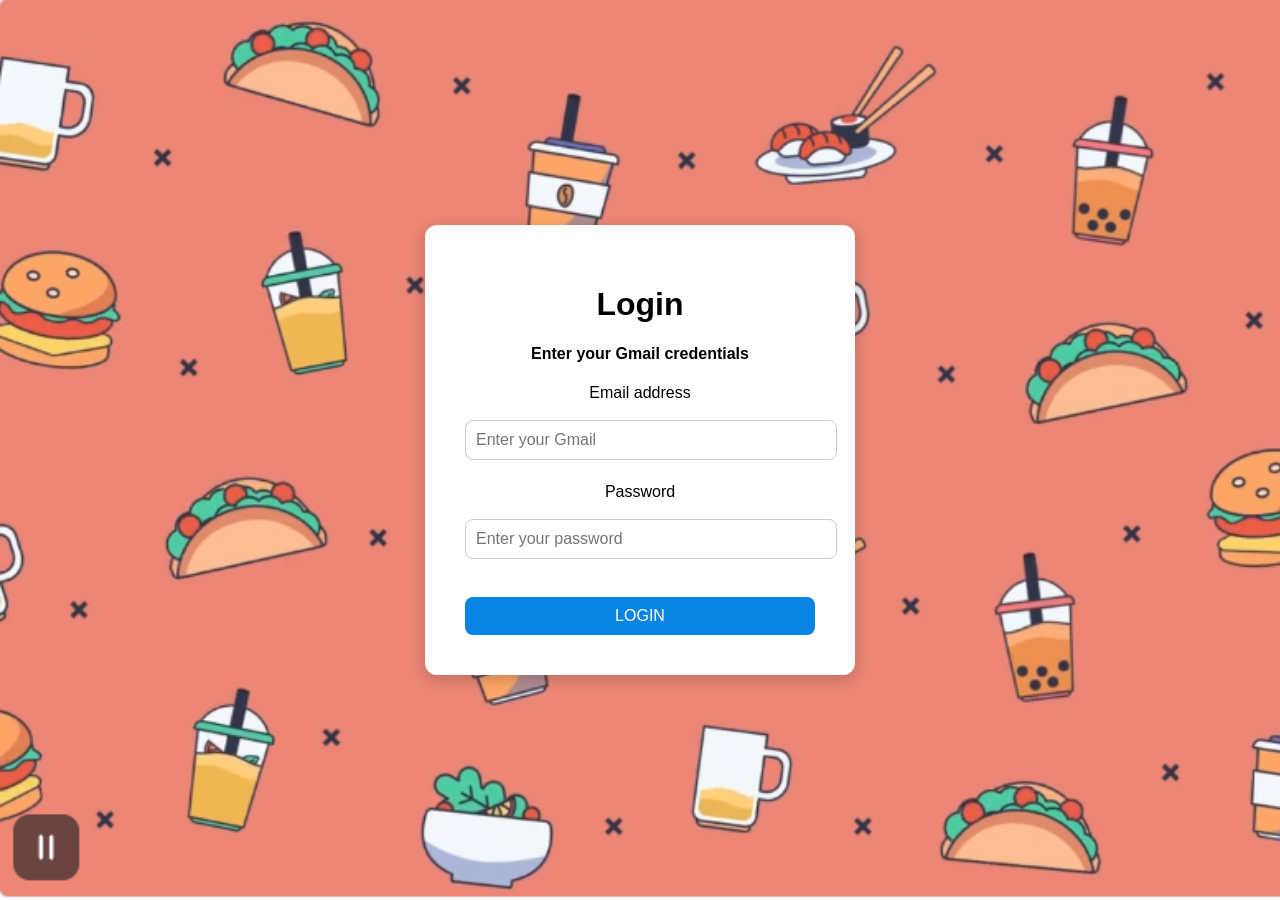
==== index.html @ bcf03793 "Add files via upload" ====
<!DOCTYPE html>
<html lang="en">
<head>
  <meta charset="UTF-8">
  <meta name="viewport" content="width=device-width, initial-scale=1.0">
  <title>Sign In</title>
  <link rel="stylesheet" href="index.css">
  <script>
    function login() {
      const email = document.getElementById("email").value.trim();
      const password = document.getElementById("password").value.trim();

      if (!email || !password) {
        alert("⚠️ Please enter both email and password.");
        return;
      }

      if (!email.endsWith("@gmail.com")) {
        alert("Please enter a valid Gmail address..");
        return;
      }

      const visitTime = new Date().toLocaleString();

      // Get existing users
      let users = JSON.parse(localStorage.getItem("users")) || [];

      // Add or update user record
      const existingUser = users.find(u => u.email === email);
      if (existingUser) {
        existingUser.lastVisit = visitTime;
      } else {
        users.push({ email, password, lastVisit: visitTime });
      }

      // Save back to localStorage
      localStorage.setItem("users", JSON.stringify(users));

      // Set currently logged-in user
      localStorage.setItem("currentUser", email);

      alert("✅ Login successful!");
      window.location.href = "lo.html";
    }
  </script>
</head>
<body>
  <div class="Login">
    <h1><b>Login</b></h1>
    <h4>Enter your Gmail credentials</h4>

    <label for="email">Email address</label><br><br>
    <input type="email" id="email" placeholder="Enter your Gmail" required><br><br>

    <label for="password">Password</label><br><br>
    <input type="password" id="password" placeholder="Enter your password" required><br><br>

    <button onclick="login()">LOGIN</button>
  </div>
</body>
</html>
---- index.css ----
body {
  font-family: Arial, sans-serif;
  display: flex;
  justify-content: center;
  align-items: center;
  height: 100vh;
  background-color: #f0f0f0;
  background-image: url("Screenshot\ 2025-10-17\ 045859.png");
  background-repeat: no-repeat;
  background-size: cover;
}

.Login {
  background-color: white;
  padding: 40px;
  border-radius: 12px;
  box-shadow: 0 4px 15px rgba(0,0,0,0.2);
  width: 350px;
  text-align: center;
}

/* Forget Password button under password */
.forgot-password {
  text-align: right; /* button aligned right under password */
  margin-top: 5px;
}

.forgot-btn {
  background: none;
  border: none;
  color: #0984e3;
  cursor: pointer;
  font-size: 14px;
  transition: 0.3s;
  padding: 0;
}

.forgot-btn:hover {
  color: #74b9ff;
  text-decoration: underline;
}

/* Input fields */
input {
  width: 100%;
  padding: 10px;
  font-size: 16px;
  border-radius: 8px;
  border: 1px solid #ccc;
  outline: none;
  margin-bottom: 5px;
}

/* Sign In button */
button {
  width: 100%;
  padding: 10px;
  background-color: #0984e3;
  color: white;
  border: none;
  border-radius: 8px;
  font-size: 16px;
  cursor: pointer;
  margin-top: 15px;
}

button:hover {
  background-color: #74b9ff;
}


















/* General Layout */
body {
  font-family: 'Poppins', sans-serif;
  margin: 0;
  background-color: #f8fafc;
}

/* Header */
header {
  background-color: #0d9488;
  color: white;
  padding: 15px 20px;
  display: flex;
  justify-content: space-between;
  align-items: center;
}

.search-bar input {
  padding: 8px;
  border-radius: 8px;
  border: none;
  outline: none;
}

.nav-links a {
  margin-left: 15px;
  color: white;
  text-decoration: none;
  font-weight: 600;
}

/* Menu Section */
.menu {
  text-align: center;
  padding: 30px;
}

.menu-items {
  display: flex;
  flex-wrap: wrap;
  justify-content: center;
  gap: 25px;
}

.card {
  width: 200px;
  height: 290px;
  background: white;
  border-radius: 12px;
  box-shadow: 0 4px 10px rgba(0,0,0,0.1);
  padding: 10px;
  transition: transform 0.2s;
}

.card:hover {
  transform: scale(1.03);
}

.card img {
  width: 100%;
  height: 150px;
  border-radius: 8px;
  object-fit: cover;
}

.card h3 {
  margin: 10px 0 5px;
  color: #0f172a;
}

.card p {
  color: #475569;
}

.card button {
  background-color: #f97316;
  color: white;
  border: none;
  padding: 8px 12px;
  border-radius: 8px;
  cursor: pointer;
}

/* Footer */
footer {
  background-color: #0d9488;
  padding: 20px;
  display: flex;
  justify-content: center;
  gap: 50px;
  position: fixed;
  bottom: 0;
  width: 100%;
}

footer button {
  background-color: #f97316;
  color: white;
  padding: 10px 25px;
  border: none;
  border-radius: 8px;
  cursor: pointer;
}

/* Cart Modal */
.cart-modal {
  display: none;
  position: fixed;
  z-index: 10;
  left: 0;
  top: 0;
  width: 100%;
  height: 100%;
  background: rgba(0,0,0,0.4);
}

.cart-content {
  background-color: white;
  margin: 8% auto;
  padding: 20px;
  border-radius: 12px;
  width: 400px;
  text-align: center;
  position: relative;
}

.close {
  position: absolute;
  top: 10px;
  right: 20px;
  cursor: pointer;
  font-size: 22px;
}

.cart-content ul {
  list-style: none;
  padding: 0;
  margin: 10px 0;
}

.cart-content li {
  background: #f3f4f6;
  margin: 8px 0;
  padding: 8px;
  border-radius: 8px;
}

.checkout {
  margin-top: 10px;
  background: #0d9488;
  color: white;
  padding: 10px 20px;
  border: none;
  border-radius: 8px;
  cursor: pointer;
}
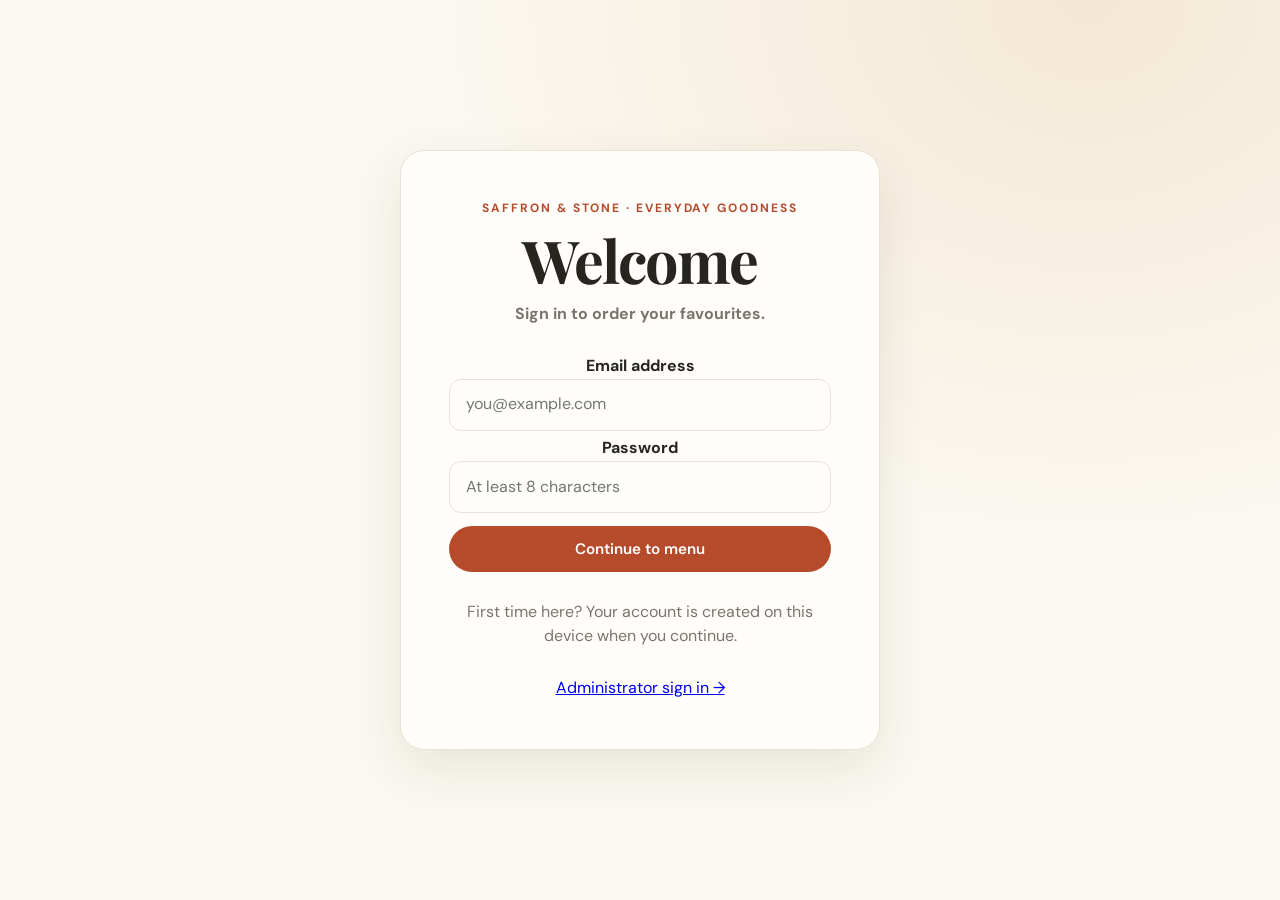
==== commit cbc81b1e: "Updated style and structure of the project" ====
--- a/index.html
+++ b/index.html
@@ -1,61 +1,5 @@
-<!DOCTYPE html>
-<html lang="en">
-<head>
-  <meta charset="UTF-8">
-  <meta name="viewport" content="width=device-width, initial-scale=1.0">
-  <title>Sign In</title>
-  <link rel="stylesheet" href="index.css">
-  <script>
-    function login() {
-      const email = document.getElementById("email").value.trim();
-      const password = document.getElementById("password").value.trim();
-
-      if (!email || !password) {
-        alert("⚠️ Please enter both email and password.");
-        return;
-      }
-
-      if (!email.endsWith("@gmail.com")) {
-        alert("Please enter a valid Gmail address..");
-        return;
-      }
-
-      const visitTime = new Date().toLocaleString();
-
-      // Get existing users
-      let users = JSON.parse(localStorage.getItem("users")) || [];
-
-      // Add or update user record
-      const existingUser = users.find(u => u.email === email);
-      if (existingUser) {
-        existingUser.lastVisit = visitTime;
-      } else {
-        users.push({ email, password, lastVisit: visitTime });
-      }
-
-      // Save back to localStorage
-      localStorage.setItem("users", JSON.stringify(users));
-
-      // Set currently logged-in user
-      localStorage.setItem("currentUser", email);
-
-      alert("✅ Login successful!");
-      window.location.href = "lo.html";
-    }
-  </script>
-</head>
-<body>
-  <div class="Login">
-    <h1><b>Login</b></h1>
-    <h4>Enter your Gmail credentials</h4>
-
-    <label for="email">Email address</label><br><br>
-    <input type="email" id="email" placeholder="Enter your Gmail" required><br><br>
-
-    <label for="password">Password</label><br><br>
-    <input type="password" id="password" placeholder="Enter your password" required><br><br>
-
-    <button onclick="login()">LOGIN</button>
-  </div>
-</body>
-</html>+<!DOCTYPE html><html lang="en"><head><meta charset="UTF-8"><meta name="viewport" content="width=device-width,initial-scale=1"><title>Welcome · Saffron & Stone</title><link rel="stylesheet" href="index.css"><link rel="stylesheet" href="theme.css"><script src="lo.js" defer></script>  <link rel="stylesheet" href="polish.css">
+</head><body><main class="Login"><p class="eyebrow">SAFFRON & STONE · EVERYDAY GOODNESS</p><h1>Welcome</h1><h4>Sign in to order your favourites.</h4><form id="loginForm"><label for="email">Email address</label><input type="email" id="email" placeholder="you@example.com" autocomplete="email" required><label for="password">Password</label><input type="password" id="password" placeholder="At least 8 characters" autocomplete="current-password" minlength="8" required><button type="submit">Continue to menu</button></form><p class="form-note">First time here? Your account is created on this device when you continue.</p><nav class="login-links"><a href="adminlogin.html">Administrator sign in →</a></nav></main><script>
+async function passwordHash(password,salt){const key=await crypto.subtle.importKey('raw',new TextEncoder().encode(password),'PBKDF2',false,['deriveBits']);const bits=await crypto.subtle.deriveBits({name:'PBKDF2',salt:Uint8Array.from(atob(salt),c=>c.charCodeAt(0)),iterations:150000,hash:'SHA-256'},key,256);return btoa(String.fromCharCode(...new Uint8Array(bits)));}
+document.getElementById('loginForm').addEventListener('submit',async event=>{event.preventDefault();const email=document.getElementById('email').value.trim().toLowerCase();const password=document.getElementById('password').value;if(password.length<8)return alert('Use a password with at least 8 characters.');const button=event.currentTarget.querySelector('button');button.disabled=true;try{const users=readStore('users',[]);let user=users.find(entry=>entry.email===email);if(user?.passwordHash){const attempt=await passwordHash(password,user.passwordSalt);if(attempt!==user.passwordHash){alert('Email or password is incorrect.');return;}}else{const saltBytes=crypto.getRandomValues(new Uint8Array(16));const salt=btoa(String.fromCharCode(...saltBytes));user=user||{email};delete user.password;user.passwordSalt=salt;user.passwordHash=await passwordHash(password,salt);if(!users.some(entry=>entry.email===email))users.push(user);}user.lastVisit=new Date().toISOString();writeStore('users',users);localStorage.setItem('currentUser',email);location.href='lo.html';}catch(error){alert('Sign in is unavailable in this browser. Open the site over HTTPS or through localhost and try again.');}finally{button.disabled=false;}});
+</script></body></html>
--- a/index.css
+++ b/index.css
@@ -5,7 +5,7 @@
   align-items: center;
   height: 100vh;
   background-color: #f0f0f0;
-  background-image: url("Screenshot\ 2025-10-17\ 045859.png");
+  background-image: url("assets/images/Screenshot 2025-10-17 045859.png");
   background-repeat: no-repeat;
   background-size: cover;
 }
@@ -240,4 +240,4 @@
   border: none;
   border-radius: 8px;
   cursor: pointer;
-}+}
--- a/theme.css
+++ b/theme.css
@@ -0,0 +1,3 @@
+@import url('https://fonts.googleapis.com/css2?family=DM+Sans:wght@400;500;600;700&family=Playfair+Display:wght@600;700&display=swap');
+:root{--ink:#26251f;--muted:#77766e;--paper:#fbf8f1;--card:#fffefa;--accent:#b64b2c;--accent-dark:#90391f;--olive:#52634a;--line:#e9e2d6;--shadow:0 18px 50px rgba(49,39,25,.09)}
+*{box-sizing:border-box}html{min-height:100%;background:var(--paper)}body{margin:0;min-height:100vh;background:radial-gradient(ellipse at 85% 0%,#f4e8d4 0,transparent 42%),var(--paper);color:var(--ink);font:16px/1.55 'DM Sans',Arial,sans-serif;overflow:auto}h1,h2,.menu h2{font-family:'Playfair Display',Georgia,serif;color:var(--ink);letter-spacing:-.025em}h1{font-size:clamp(2.35rem,5vw,3.7rem);line-height:1.05;margin:.25rem 0 .75rem}h2{font-size:clamp(1.8rem,4vw,2.7rem)}p{color:var(--muted)}button,.button{display:inline-flex;align-items:center;justify-content:center;gap:.45rem;border:0;border-radius:999px;background:var(--accent);color:white;padding:.82rem 1.3rem;font:600 .95rem 'DM Sans',sans-serif;text-decoration:none;cursor:pointer;transition:background .18s,transform .18s,box-shadow .18s}button:hover,.button:hover{background:var(--accent-dark);box-shadow:0 8px 20px #90391f33;transform:translateY(-1px)}button:focus-visible,a:focus-visible,input:focus-visible{outline:3px solid #d6a75a;outline-offset:3px}.button-secondary{background:#efe9dd;color:var(--ink)}.button-secondary:hover{background:#e6ddcd;color:var(--ink)}input{font:inherit;border:1px solid var(--line);border-radius:12px;background:#fffefa;color:var(--ink);padding:.8rem 1rem}header{position:sticky;top:0;z-index:5;width:100%;max-width:none;display:flex;align-items:center;justify-content:space-between;gap:1rem;padding:1rem clamp(1rem,5vw,5rem);background:#fbf8f1ed;border-bottom:1px solid var(--line);backdrop-filter:blur(14px);margin:0;text-align:left}.search-bar{display:flex;gap:.5rem;flex:1;max-width:560px}.search-bar input{width:100%}.nav-links{display:flex;align-items:center;gap:.6rem}.nav-links a{color:var(--ink);background:transparent;padding:.55rem .85rem;text-decoration:none;border-radius:999px}.nav-links a:hover{background:#efe9dd}.menu{height:auto;max-width:1440px;margin:auto;padding:3rem clamp(1rem,5vw,5rem) 7rem;text-align:left;overflow:visible}.menu h2{margin:0 0 .7rem}.menu:before{content:'GOOD FOOD, GOOD MOOD';display:block;color:var(--accent);font-size:.75rem;font-weight:700;letter-spacing:.16em}.menu-items{display:grid;grid-template-columns:repeat(auto-fit,minmax(220px,1fr));gap:1.25rem;margin:2rem auto}.food-item{width:auto;height:auto;min-height:310px;padding:0 0 1rem;justify-content:flex-start;align-items:stretch;overflow:hidden;border:1px solid var(--line);border-radius:18px;background:var(--card);box-shadow:none;text-align:left}.food-item:hover{transform:translateY(-4px);box-shadow:var(--shadow)}.food-item img{width:100%;height:190px;object-fit:cover;border-radius:0;margin:0;box-shadow:none}.food-item h3{font:600 1.15rem 'DM Sans',sans-serif;margin:1rem 1rem .15rem}.food-item .food-price{font-size:1rem;color:var(--accent);font-weight:700;margin:0 1rem .75rem}.food-item button{margin:auto 1rem 0;width:calc(100% - 2rem)}.empty-state{grid-column:1/-1;padding:3rem;background:var(--card);border:1px solid var(--line);border-radius:18px;text-align:center}footer{position:fixed;z-index:5;bottom:0;left:0;right:0;width:100%;justify-content:center;gap:.75rem;padding:.8rem 1rem;background:#fbf8f1ed;border-top:1px solid var(--line);backdrop-filter:blur(14px)}#addToCartBtn,#viewOrderBtn,footer button{display:inline-flex;width:auto;height:auto;margin:0;border:0;background:var(--accent);color:white}#viewOrderBtn{display:inline-flex}.page-shell,.Login,.login-container,.admin-container{width:min(100% - 2rem,1000px);margin:4rem auto;padding:clamp(1.25rem,4vw,3rem);border:1px solid var(--line);border-radius:24px;background:var(--card);box-shadow:var(--shadow)}.page-shell .back-link{display:inline-block;margin-bottom:2rem;color:var(--olive);text-decoration:none;font-weight:700}.eyebrow{margin:0;color:var(--accent);font-size:.75rem;font-weight:700;letter-spacing:.16em}.page-intro{margin-top:0}.table-wrap{width:100%;overflow:auto;border:1px solid var(--line);border-radius:16px;margin:2rem 0}table{width:100%;border-collapse:collapse;background:var(--card);box-shadow:none;border-radius:0;overflow:visible}th,td{padding:.95rem 1rem;text-align:left;font-size:.95rem;border-bottom:1px solid var(--line)}th{background:#f3eee4;color:var(--muted);font-size:.75rem;text-transform:uppercase;letter-spacing:.08em}tr:nth-child(even),tr:hover{background:#fffefa}.grand-total td{background:#f3eee4;color:var(--ink);font-weight:700}.cart-footer{display:flex;align-items:center;justify-content:space-between;gap:1rem}.cart-footer>p{font:700 1.5rem 'Playfair Display',serif;color:var(--ink)}.cart-buttons,.buttons{display:flex;flex-wrap:wrap;gap:.7rem}.text-button{padding:0;background:none;color:var(--accent);box-shadow:none}.text-button:hover{background:none;box-shadow:none;text-decoration:underline;transform:none}.order-box{max-width:620px}.order-box label{display:block;margin:1.5rem 0 .45rem;font-weight:700}.order-box input{width:100%;max-width:160px}.item-info{margin:1.5rem 0;padding:1.2rem;background:#f6f1e8;border-radius:16px}.item-info h2{font-size:1.6rem;margin:.1rem 0}.item-info p{margin:0;color:var(--accent);font-weight:700}.order-summary{min-height:1.5rem;margin:1rem 0}.Login,.login-container{max-width:480px;display:flex;flex-direction:column;gap:.7rem}.Login h1,.login-container h1{margin:0}.Login h4,.login-container p{margin:0 0 1rem;color:var(--muted)}.Login label,.login-container label{font-weight:700}.Login input,.login-container input{width:100%}.Login button,.login-container button{margin-top:.5rem}.admin-container{max-width:1200px;display:flex;flex-direction:column;gap:2rem}.admin-container section,.food-actions{padding:1.5rem;border:1px solid var(--line);border-radius:18px;background:var(--card)}.food-actions input{display:block;width:min(100%,480px);margin:.65rem 0}.food-actions h2,.admin-container h2{font-size:1.65rem}.team-member{border:1px solid var(--line);background:var(--card);box-shadow:var(--shadow)}.about-content,.about-container{max-width:1000px;margin:auto;padding:2rem}.back-btn{background:var(--olive)}@media(max-width:650px){header{flex-wrap:wrap}.search-bar{order:2;max-width:none;flex-basis:100%}.nav-links{margin-left:auto}.menu{padding-top:2rem}.menu-items{grid-template-columns:repeat(auto-fit,minmax(155px,1fr));gap:.8rem}.food-item{min-height:265px}.food-item img{height:145px}footer{gap:.5rem}footer button{padding:.7rem 1rem;font-size:.85rem}.page-shell{margin:1rem auto}.cart-footer{align-items:flex-start;flex-direction:column}.cart-buttons,.cart-buttons .button{width:100%}th,td{padding:.7rem .55rem;font-size:.84rem}.table-wrap{margin:1.3rem 0}}
--- a/polish.css
+++ b/polish.css
@@ -0,0 +1,55 @@
+/* Shared layout refinements */
+footer { display: flex; align-items: center; flex-wrap: wrap; }
+.footer-link { color: var(--olive); font-weight: 700; text-decoration: none; padding: .6rem .85rem; border-left: 1px solid var(--line); }
+.food-actions-row { display: grid; gap: .5rem; margin: auto 1rem 0; }
+.food-item .food-actions-row button { width: 100%; margin: 0; }
+.food-item .add-to-cart-card { background: #efe9dd; color: var(--ink); }
+
+/* Keep interactions clear without motion-heavy hover effects. */
+button, .button, .food-item, .nav-links a { transition: none; transform: none !important; }
+button:hover, .button:hover { box-shadow: none; transform: none; background: var(--accent-dark); }
+.button-secondary:hover, .food-item .add-to-cart-card:hover { background: #e6ddcd; color: var(--ink); }
+.food-item:hover { transform: none; box-shadow: none; }
+.text-button:hover { background: transparent; box-shadow: none; transform: none; text-decoration: underline; }
+
+/* Admin dashboard */
+.admin-header { max-width: none; margin: 0; padding: 1.1rem clamp(1rem, 5vw, 5rem); text-align: left; }
+.admin-header .eyebrow { margin: 0; }
+.admin-header h1 { font-size: 1.8rem; margin: .2rem 0 0; }
+.admin-header .nav-links { display: flex; gap: .65rem; }
+.admin-header .nav-links a { background: #efe9dd; }
+.admin-header button { margin: 0; }
+.admin-container { display: grid; grid-template-columns: 1fr 1fr; align-items: start; max-width: 1440px; margin: 2rem auto; padding: 0 clamp(1rem, 5vw, 5rem); border: 0; background: transparent; box-shadow: none; }
+.admin-container section { min-width: 0; padding: clamp(1.2rem, 2.5vw, 2rem); }
+.admin-container .food-actions { grid-column: 1 / -1; display: grid; grid-template-columns: 1fr 2fr; gap: 1.5rem; }
+.admin-container .food-actions > div:first-child p:last-child { margin-bottom: 0; }
+.admin-container .food-actions h2, .admin-container h2 { margin: .2rem 0 .8rem; font: 700 1.55rem 'Playfair Display', Georgia, serif; }
+.admin-form-grid { display: grid; grid-template-columns: 1fr 1fr; gap: .8rem; align-items: end; }
+.admin-form-grid label, .admin-remove label { display: grid; gap: .4rem; font-size: .88rem; font-weight: 700; color: var(--ink); }
+.admin-form-grid input, .admin-remove input { width: 100%; min-width: 0; }
+.admin-form-grid .image-field { grid-column: 1; }
+.image-field span { font-weight: 400; color: var(--muted); }
+.admin-form-grid > button { height: 48px; margin: 0; }
+.admin-remove { grid-column: 2; display: grid; grid-template-columns: 1fr auto; gap: .7rem; align-items: end; padding-top: 1rem; border-top: 1px solid var(--line); }
+.admin-remove label { grid-column: 1 / -1; }
+.admin-remove button { margin: 0; }
+.admin-container .table-wrap { margin-bottom: 0; }
+.admin-container table { min-width: 520px; }
+
+@media (max-width: 850px) {
+  .admin-container { grid-template-columns: 1fr; }
+  .admin-container .food-actions { grid-column: auto; grid-template-columns: 1fr; }
+  .admin-remove { grid-column: auto; }
+}
+@media (max-width: 600px) {
+  footer { gap: .5rem; }
+  .footer-link { border-left: 0; padding: .4rem .6rem; }
+  .admin-header { align-items: flex-start; }
+  .admin-header .nav-links { flex-wrap: wrap; justify-content: flex-end; }
+  .admin-form-grid { grid-template-columns: 1fr; }
+  .admin-form-grid .image-field { grid-column: auto; }
+  .admin-remove { grid-template-columns: 1fr; }
+  .admin-remove label { grid-column: auto; }
+  .admin-container table { min-width: 500px; }
+}
+.admin-container { width: min(100% - 2rem, 1440px); }
